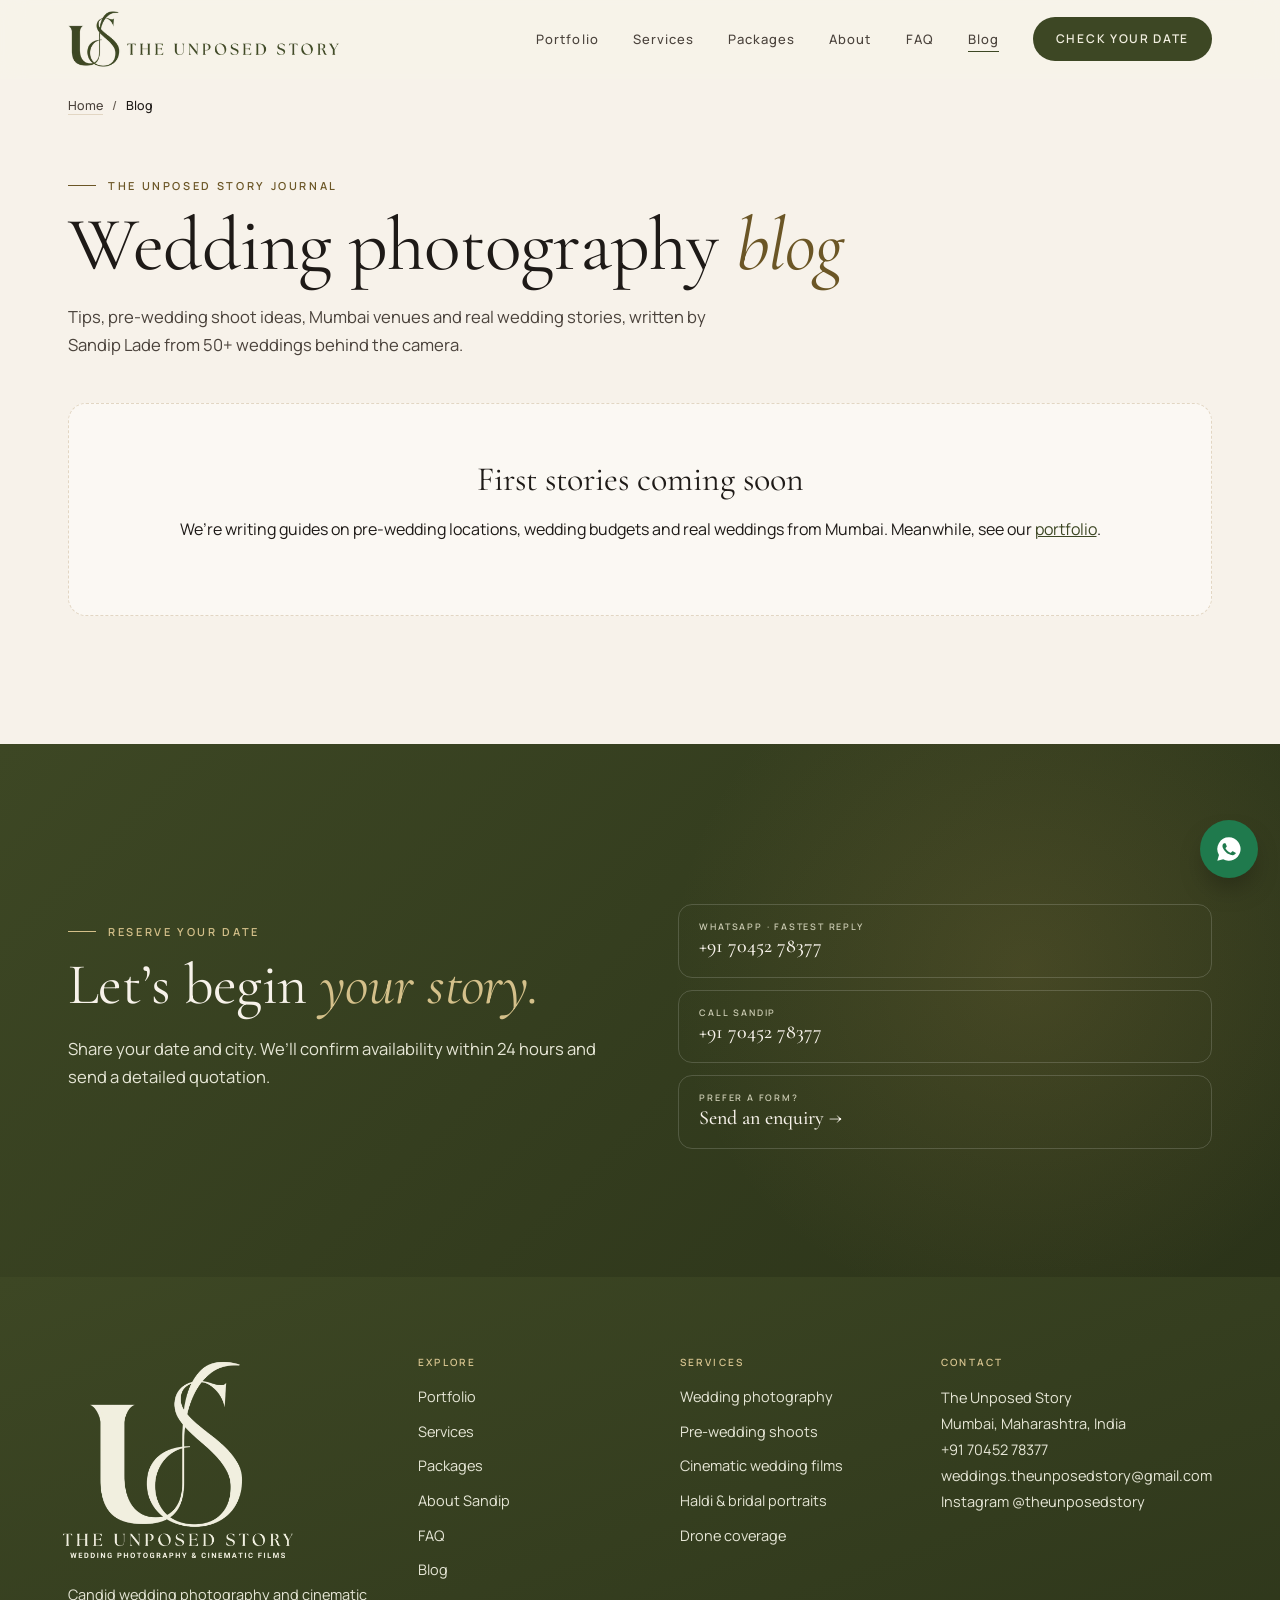
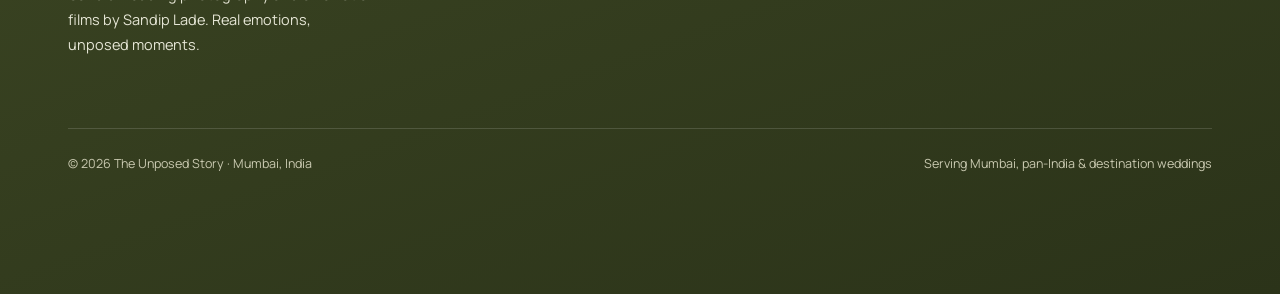
==== blog/index.html @ 3a7f2153 "Add SEO blog: Blog tab in builder publishes static posts via GitHub - quote/blog.js: editor (paste c" ====
<!doctype html>
<html lang="en-IN">
<head>
<meta charset="utf-8">
<script>if(location.hostname==='theunposedstory.github.io'){location.replace('https://portfolio.theunposedstory.workers.dev'+location.pathname.replace(/^\/portfolio/,'')+location.search+location.hash)}</script>
<meta name="viewport" content="width=device-width, initial-scale=1, viewport-fit=cover">
<title>Wedding Photography Blog: Tips, Ideas &amp; Real Weddings | The Unposed Story</title>
<meta name="description" content="Wedding photography tips, pre-wedding shoot ideas, Mumbai venues and real wedding stories from Sandip Lade of The Unposed Story.">
<link rel="canonical" href="https://portfolio.theunposedstory.workers.dev/blog/">
<meta name="robots" content="noindex, follow">
<meta name="theme-color" content="#3D4724">
<meta name="author" content="Sandip Lade">
<meta property="og:type" content="website"><meta property="og:site_name" content="The Unposed Story"><meta property="og:locale" content="en_IN">
<meta property="og:title" content="Wedding Photography Blog: Tips, Ideas &amp; Real Weddings | The Unposed Story"><meta property="og:description" content="Wedding photography tips, pre-wedding shoot ideas, Mumbai venues and real wedding stories from Sandip Lade of The Unposed Story.">
<meta property="og:url" content="https://portfolio.theunposedstory.workers.dev/blog/"><meta property="og:image" content="https://portfolio.theunposedstory.workers.dev/assets/img/hero-couple-sunset.webp">
<meta name="twitter:card" content="summary_large_image">
<link rel="alternate" type="application/rss+xml" title="The Unposed Story — Blog" href="https://portfolio.theunposedstory.workers.dev/blog/feed.xml">
<link rel="icon" href="../assets/img/favicon-48.png" sizes="48x48" type="image/png"><link rel="apple-touch-icon" href="../assets/img/apple-touch-icon.png">
<link rel="preconnect" href="https://fonts.googleapis.com"><link rel="preconnect" href="https://fonts.gstatic.com" crossorigin>
<link rel="preload" as="style" href="https://fonts.googleapis.com/css2?family=Cormorant+Garamond:ital,wght@0,400;0,500;1,400;1,500&family=Manrope:wght@400;500;600;700&display=swap" onload="this.onload=null;this.rel='stylesheet'"><noscript><link rel="stylesheet" href="https://fonts.googleapis.com/css2?family=Cormorant+Garamond:ital,wght@0,400;0,500;1,400;1,500&family=Manrope:wght@400;500;600;700&display=swap"></noscript>
<link rel="stylesheet" href="../assets/site.css?v=b8adc555">
<script>document.documentElement.classList.add('js')</script>
<script type="application/ld+json">{"@context":"https://schema.org","@graph":[{"@type":"Blog","@id":"https://portfolio.theunposedstory.workers.dev/blog/#blog","name":"The Unposed Story — Wedding Photography Blog","url":"https://portfolio.theunposedstory.workers.dev/blog/","inLanguage":"en-IN","description":"Wedding photography tips, pre-wedding shoot ideas, venues and real weddings from Mumbai by Sandip Lade.","publisher":{"@id":"https://portfolio.theunposedstory.workers.dev/#business"},"blogPost":[]},{"@type":"BreadcrumbList","itemListElement":[{"@type":"ListItem","position":1,"name":"Home","item":"https://portfolio.theunposedstory.workers.dev/"},{"@type":"ListItem","position":2,"name":"Blog","item":"https://portfolio.theunposedstory.workers.dev/blog/"}]}]}</script>
</head>
<body>
<a class="skip" href="#main">Skip to content</a>
<header class="hdr">
  <div class="wrap">
    <a class="brand" href="../" aria-label="The Unposed Story — home"><picture><source srcset="../assets/img/logo-header-sm.webp 480w, ../assets/img/logo-header.webp 966w" sizes="(max-width:720px) 215px, 275px" type="image/webp"><img class="brand-logo" src="../assets/img/logo-header.png" width="966" height="200" alt="The Unposed Story — Wedding Photography &amp; Cinematic Films"></picture></a>
    <nav class="nav" aria-label="Main">
      <a href="../#work">Portfolio</a>
      <a href="../#services">Services</a>
      <a href="../#packages">Packages</a>
      <a href="../#about">About</a>
      <a href="../#faq">FAQ</a>
      <a href="../blog/" aria-current="page">Blog</a>
      <a class="btn btn-dark" href="../#enquire">Check your date</a>
      <button class="burger" aria-label="Open menu" aria-expanded="false" aria-controls="drawer"><span></span></button>
    </nav>
  </div>
</header>
<div class="drawer" id="drawer">
  <a href="../#work">Portfolio</a><a href="../#services">Services</a><a href="../#packages">Packages</a><a href="../#about">About Sandip</a><a href="../#reviews">Reviews</a><a href="../#faq">FAQ</a><a href="../blog/">Blog</a>
  <a class="btn btn-dark" href="../#enquire">Check your date</a>
</div>

<main id="main">
<nav class="crumbs wrap" aria-label="Breadcrumb"><a href="../">Home</a> <span>/</span> <span aria-current="page">Blog</span></nav>
<section class="blog-hero">
  <div class="wrap">
    <h1><span class="eyebrow">The Unposed Story Journal</span><span class="display">Wedding photography <em>blog</em></span></h1>
    <p class="lead">Tips, pre-wedding shoot ideas, Mumbai venues and real wedding stories, written by Sandip Lade from 50+ weddings behind the camera.</p>
  </div>
</section>
<section class="sec blog-list" aria-label="All posts" style="padding-top:0">
  <div class="wrap">
    <div class="blog-empty"><h2>First stories coming soon</h2><p>We’re writing guides on pre-wedding locations, wedding budgets and real weddings from Mumbai. Meanwhile, see our <a href="../#work">portfolio</a>.</p></div>
  </div>
</section>
<section class="sec cta" id="enquire" aria-labelledby="cta-h">
  <div class="wrap cta-grid">
    <div>
      <span class="eyebrow">Reserve your date</span>
      <h2 class="h2" id="cta-h">Let’s begin <em>your story.</em></h2>
      <p class="lead" style="margin-top:18px">Share your date and city. We’ll confirm availability within 24 hours and send a detailed quotation.</p>
    </div>
    <div class="contact-list">
      <a href="https://wa.me/917045278377?text=Hello%20Sandip%2C%20I%20read%20your%20blog%20and%20would%20like%20to%20check%20availability%20for%20our%20wedding." target="_blank" rel="noopener"><span><small>WhatsApp · fastest reply</small><b>+91 70452 78377</b></span></a>
      <a href="tel:+917045278377"><span><small>Call Sandip</small><b>+91 70452 78377</b></span></a>
      <a href="../#enquire"><span><small>Prefer a form?</small><b>Send an enquiry →</b></span></a>
    </div>
  </div>
</section>
</main>

<footer class="ftr">
  <div class="wrap">
    <div class="ftr-grid">
      <div>
        <a href="../" aria-label="The Unposed Story — home"><picture><source srcset="../assets/img/logo-cream.webp" type="image/webp"><img class="ftr-logo" src="../assets/img/logo-cream.png" width="900" height="774" alt="The Unposed Story — Wedding Photography &amp; Cinematic Films logo" loading="lazy"></picture></a>
        <p style="margin-top:20px;max-width:34ch">Candid wedding photography and cinematic films by Sandip Lade. Real emotions, unposed moments.</p>
      </div>
      <div><h3 class="ftr-h">Explore</h3><ul><li><a href="../#work">Portfolio</a></li><li><a href="../#services">Services</a></li><li><a href="../#packages">Packages</a></li><li><a href="../#about">About Sandip</a></li><li><a href="../#faq">FAQ</a></li><li><a href="../blog/">Blog</a></li></ul></div>
      <div><h3 class="ftr-h">Services</h3><ul><li><a href="../wedding-photography/">Wedding photography</a></li><li><a href="../pre-wedding-shoot/">Pre-wedding shoots</a></li><li><a href="../cinematic-wedding-films/">Cinematic wedding films</a></li><li><a href="../haldi-bridal-photography/">Haldi &amp; bridal portraits</a></li><li><a href="../cinematic-wedding-films/">Drone coverage</a></li></ul></div>
      <div><h3 class="ftr-h">Contact</h3><address>The Unposed Story<br>Mumbai, Maharashtra, India<br><a href="tel:+917045278377">+91 70452 78377</a><br><a href="mailto:weddings.theunposedstory@gmail.com">weddings.theunposedstory@gmail.com</a><br><a href="https://instagram.com/theunposedstory" target="_blank" rel="noopener">Instagram @theunposedstory</a></address></div>
    </div>
    <div class="ftr-bot"><span>© <span id="yr">2026</span> The Unposed Story · Mumbai, India</span><span>Serving Mumbai, pan-India &amp; destination weddings</span></div>
  </div>
</footer>

<a class="fab" href="https://wa.me/917045278377?text=Hello%20Sandip%2C%20I%27d%20like%20to%20check%20availability%20with%20The%20Unposed%20Story." target="_blank" rel="noopener" aria-label="Chat on WhatsApp"><svg width="28" height="28" viewBox="0 0 24 24" fill="#fff" aria-hidden="true"><path d="M12 2a10 10 0 0 0-8.6 15.1L2 22l5-1.3A10 10 0 1 0 12 2Zm5.3 14.1c-.2.6-1.3 1.2-1.8 1.2-.5.1-1 .2-3.3-.7-2.8-1.1-4.5-4-4.7-4.2-.1-.2-1.1-1.5-1.1-2.8 0-1.4.7-2 1-2.3.2-.3.5-.3.7-.3h.5c.2 0 .4 0 .6.5l.8 2c.1.2.1.4 0 .5l-.4.6-.4.4c-.1.2-.3.3-.1.6.2.3.8 1.3 1.7 2.1 1.2 1 2.1 1.3 2.4 1.5.3.1.5.1.6-.1l.9-1c.2-.3.4-.2.6-.1l1.9.9c.3.1.5.2.5.3.1.2.1.6-.1 1.1Z"/></svg></a>
<nav class="mbar" aria-label="Quick contact">
  <a href="tel:+917045278377">Call</a>
  <a class="wa" href="https://wa.me/917045278377?text=Hello%20Sandip%2C%20I%27d%20like%20to%20check%20availability%20with%20The%20Unposed%20Story." target="_blank" rel="noopener">WhatsApp</a>
  <a class="go" href="../#enquire">Check date</a>
</nav>
<script>document.getElementById('yr').textContent=new Date().getFullYear();</script>
<script src="../assets/site.js?v=c652c03d" defer></script>
</body>
</html>
---- assets/site.css ----
/* The Unposed Story — Editorial Luxury design system */
:root{
  --ivory:#F7F2EA; --paper:#FBF8F3; --sand:#EFE6D8; --line:#E2D6C3;
  --ink:#1E1A17; --ink-2:#4A423B; --muted:#675D53;
  --gold:#A88B4A; --gold-d:#6B5626; --wine:#3D4724; --wine-d:#2B3319;
  --brand:'Cormorant Garamond',Georgia,serif;
  --serif:'Cormorant Garamond',Georgia,'Times New Roman',serif;
  --sans:'Manrope',system-ui,-apple-system,'Segoe UI',sans-serif;
  --wrap:1240px; --gut:clamp(20px,4vw,48px);
  --r:18px; --ease:cubic-bezier(.2,.7,.2,1);
}
*,*::before,*::after{box-sizing:border-box}
html{scroll-behavior:smooth;-webkit-text-size-adjust:100%}
body{margin:0;background:var(--ivory);color:var(--ink);font:400 16px/1.7 var(--sans);-webkit-font-smoothing:antialiased;overflow-x:hidden}
img{display:block;max-width:100%;height:auto}
a{color:inherit;text-decoration:none}
button,input,select,textarea{font:inherit;color:inherit}
:focus-visible{outline:2px solid var(--gold);outline-offset:3px;border-radius:4px}
.skip{position:absolute;left:-999px;top:8px;background:var(--ink);color:var(--ivory);padding:10px 16px;z-index:100;border-radius:8px}
.skip:focus{left:8px}
.wrap{max-width:var(--wrap);margin:0 auto;padding:0 var(--gut)}
.sr{position:absolute;width:1px;height:1px;overflow:hidden;clip:rect(0 0 0 0);white-space:nowrap}

/* Type */
.eyebrow{display:inline-flex;align-items:center;gap:12px;font:600 11px/1.4 var(--sans);letter-spacing:.24em;text-transform:uppercase;color:var(--gold-d)}
.eyebrow::before{content:"";width:28px;height:1px;background:currentColor}
.display{font-family:var(--serif);font-weight:400;line-height:1.02;letter-spacing:-.01em;margin:0}
.nw{white-space:nowrap}
.display em,.h2 em{font-style:italic;color:var(--gold-d)}
.h2{font:400 clamp(34px,4.6vw,58px)/1.08 var(--serif);letter-spacing:-.01em;margin:14px 0 0}
.lead{font-size:clamp(16px,1.3vw,18px);color:var(--ink-2);max-width:56ch}
.sec{padding:clamp(72px,10vw,140px) 0}
.sec-head{display:flex;justify-content:space-between;align-items:flex-end;gap:32px;margin-bottom:clamp(36px,5vw,64px);flex-wrap:wrap}
.sec-head .lead{margin:16px 0 0}

/* Buttons */
.btn{display:inline-flex;align-items:center;justify-content:center;gap:10px;min-height:52px;padding:0 28px;border-radius:999px;font:600 13px/1 var(--sans);letter-spacing:.14em;text-transform:uppercase;border:1px solid transparent;cursor:pointer;transition:background .3s var(--ease),color .3s var(--ease),border-color .3s,transform .3s var(--ease)}
.btn:hover{transform:translateY(-1px)}
.btn-dark{background:var(--ink);color:var(--ivory)}
.btn-dark:hover{background:var(--wine)}
.cta{background:linear-gradient(135deg,var(--wine),var(--wine-d))!important}
.btn-line{border-color:var(--ink);color:var(--ink)}
.btn-line:hover{background:var(--ink);color:var(--ivory)}
.btn-wa{background:#1F7A4D;color:#fff}
.btn-wa:hover{background:#17603C}
.link{font:600 12px/1 var(--sans);letter-spacing:.18em;text-transform:uppercase;border-bottom:1px solid var(--gold);padding-bottom:6px;white-space:nowrap}
.link:hover{color:var(--gold-d)}

/* Header */
.hdr{position:sticky;top:0;z-index:50;background:rgba(247,242,234,.88);backdrop-filter:saturate(1.4) blur(14px);-webkit-backdrop-filter:saturate(1.4) blur(14px);border-bottom:1px solid transparent;transition:border-color .3s}
.hdr.scrolled{border-bottom-color:var(--line)}
.hdr .wrap{display:flex;align-items:center;justify-content:space-between;height:78px;gap:24px}
.brand{display:flex;align-items:center;gap:12px;line-height:1;color:var(--gold)}
.brand>span{display:flex;flex-direction:column}
.brand .mark{width:46px;height:28px;flex:none}
.brand b{font:600 19px/1 var(--brand);letter-spacing:.06em;color:var(--ink)}
.brand small{font:600 9px/1 var(--sans);letter-spacing:.3em;text-transform:uppercase;color:var(--muted);margin-top:6px}
.nav{display:flex;align-items:center;gap:34px}
.nav a:not(.btn){font:500 13px/1 var(--sans);letter-spacing:.08em;color:var(--ink-2);position:relative;padding:6px 0}
.nav a:not(.btn)::after{content:"";position:absolute;left:0;bottom:0;width:100%;height:1px;background:var(--gold);transform:scaleX(0);transform-origin:left;transition:transform .35s var(--ease)}
.nav a:not(.btn):hover::after,.nav a[aria-current=page]::after{transform:scaleX(1)}
.nav .btn{min-height:44px;padding:0 22px;font-size:12px}
.burger{display:none;width:46px;height:46px;border:1px solid var(--line);border-radius:50%;background:transparent;cursor:pointer;align-items:center;justify-content:center}
.burger span,.burger span::before,.burger span::after{display:block;width:18px;height:1.5px;background:var(--ink);position:relative;transition:.3s}
.burger span::before,.burger span::after{content:"";position:absolute;left:0}
.burger span::before{top:-6px}.burger span::after{top:6px}
.menu-open .burger span{background:transparent}
.menu-open .burger span::before{top:0;transform:rotate(45deg)}
.menu-open .burger span::after{top:0;transform:rotate(-45deg)}

/* Hero */
.hero{padding:clamp(28px,4vw,56px) 0 clamp(56px,7vw,96px)}
.hero-grid{display:grid;grid-template-columns:1.05fr .95fr;gap:clamp(32px,5vw,80px);align-items:center}
.hero h1{margin:0}
.hero h1 .eyebrow{display:flex;margin-bottom:26px}
.hero h1 .display{display:block;font-size:clamp(48px,7.2vw,104px)}
.hero .lead{margin:28px 0 36px}
.cta-row{display:flex;gap:14px;flex-wrap:wrap}
.trust{display:flex;gap:28px;flex-wrap:wrap;margin-top:44px;padding-top:28px;border-top:1px solid var(--line)}
.trust div{display:flex;flex-direction:column}
.trust b{font:500 30px/1 var(--serif)}
.trust b .star{color:var(--gold);font-size:22px}
.trust span{font:600 10px/1.4 var(--sans);letter-spacing:.2em;text-transform:uppercase;color:var(--muted);margin-top:8px}
.hero-art{position:relative;justify-self:end;width:min(100%,520px)}
.arch{border-radius:999px 999px var(--r) var(--r);overflow:hidden;aspect-ratio:4/5.6;background:var(--sand)}
.arch img{width:100%;height:100%;object-fit:cover}
.hero-art .inset{position:absolute;left:-14%;bottom:8%;width:42%;border-radius:var(--r);overflow:hidden;border:6px solid var(--ivory);box-shadow:0 30px 60px -30px rgba(30,26,23,.45);aspect-ratio:3/4}
.hero-art .inset img{width:100%;height:100%;object-fit:cover}
.hero-art .seal{position:absolute;right:-18px;top:12%;width:112px;height:112px;border-radius:50%;background:var(--ink);color:var(--ivory);display:grid;place-items:center;text-align:center;font:500 italic 17px/1.15 var(--serif);padding:14px;box-shadow:0 20px 40px -20px rgba(30,26,23,.6)}
.hero-art .seal small{display:block;font:600 8px/1.3 var(--sans);font-style:normal;letter-spacing:.22em;text-transform:uppercase;color:var(--gold);margin-top:6px}

/* At a glance (answer-first block for AEO/GEO) */
.glance{background:var(--paper);border-top:1px solid var(--line);border-bottom:1px solid var(--line)}
.glance .wrap{display:grid;grid-template-columns:1.2fr 2fr;gap:clamp(28px,5vw,72px);padding-top:56px;padding-bottom:56px;align-items:start}
.glance p{margin:0;font:400 clamp(20px,2vw,26px)/1.45 var(--serif);color:var(--ink)}
.glance dl{display:grid;grid-template-columns:repeat(4,1fr);gap:24px;margin:0}
.glance dt{font:600 10px/1.4 var(--sans);letter-spacing:.2em;text-transform:uppercase;color:var(--gold-d);margin-bottom:8px}
.glance dd{margin:0;font-size:15px;color:var(--ink-2);line-height:1.55}

/* Portfolio */
.tabs{display:flex;gap:8px;flex-wrap:wrap}
.tab{border:1px solid var(--line);background:transparent;border-radius:999px;padding:11px 20px;font:600 11px/1 var(--sans);letter-spacing:.16em;text-transform:uppercase;color:var(--ink-2);cursor:pointer;transition:.25s}
.tab:hover{border-color:var(--ink)}
.tab[aria-selected=true]{background:var(--ink);border-color:var(--ink);color:var(--ivory)}
.gallery{columns:3 300px;column-gap:18px}
.g-item{break-inside:avoid;margin:0 0 18px;border-radius:14px;overflow:hidden;position:relative;cursor:zoom-in;background:var(--sand)}
.g-item img{width:100%;transition:transform 1.1s var(--ease)}
.g-item:hover img{transform:scale(1.04)}
.g-item figcaption{position:absolute;left:0;right:0;bottom:0;padding:40px 18px 16px;background:linear-gradient(transparent,rgba(20,16,14,.62));color:#fff;font:500 italic 18px/1.2 var(--serif);opacity:0;transform:translateY(8px);transition:.4s var(--ease)}
.g-item figcaption small{display:block;font:600 9px/1 var(--sans);font-style:normal;letter-spacing:.22em;text-transform:uppercase;color:#E9D3A8;margin-bottom:6px}
.g-item:hover figcaption,.g-item:focus-visible figcaption{opacity:1;transform:none}
.g-item[hidden]{display:none}
.center{text-align:center;margin-top:40px}

/* Quote */
.quote{background:linear-gradient(160deg,#1E2214,var(--wine-d));color:var(--ivory);text-align:center;position:relative;overflow:hidden}
.quote blockquote{margin:0 auto;max-width:900px;font:400 italic clamp(30px,4.2vw,54px)/1.2 var(--serif)}
.quote blockquote em{color:#D4C08A}
.quote cite{display:block;margin-top:30px;font:600 11px/1 var(--sans);font-style:normal;letter-spacing:.26em;text-transform:uppercase;color:#BFAF98}
.quote::before{content:"\201C";position:absolute;top:-60px;left:50%;transform:translateX(-50%);font:400 340px/1 var(--serif);color:rgba(255,255,255,.05)}

/* Services */
.services{display:grid;grid-template-columns:repeat(4,1fr);gap:18px}
.svc{display:flex;flex-direction:column;background:var(--paper);border:1px solid var(--line);border-radius:var(--r);overflow:hidden;transition:transform .45s var(--ease),box-shadow .45s}
.svc:hover{transform:translateY(-6px);box-shadow:0 30px 60px -36px rgba(30,26,23,.4)}
.svc .ph{aspect-ratio:4/5;overflow:hidden}
.svc .ph img{width:100%;height:100%;object-fit:cover;transition:transform 1.1s var(--ease)}
.svc:hover .ph img{transform:scale(1.05)}
.svc .tx{padding:22px 22px 26px;display:flex;flex-direction:column;flex:1}
.svc h3{font:500 25px/1.15 var(--serif);margin:0 0 8px}
.svc p{margin:0 0 18px;font-size:14.5px;color:var(--ink-2);flex:1}
.svc .link{align-self:flex-start;font-size:11px}

/* Process */
.process{background:var(--sand)}
.steps{display:grid;grid-template-columns:repeat(4,1fr);gap:0;counter-reset:s;border-top:1px solid #D8C9B2}
.step{padding:34px 28px 0 0;position:relative}
.step::before{counter-increment:s;content:"0" counter(s);display:block;font:400 italic 46px/1 var(--serif);color:var(--gold);margin-bottom:18px}
.step h3{font:500 23px/1.2 var(--serif);margin:0 0 10px}
.step p{margin:0;font-size:14.5px;color:var(--ink-2)}

/* Packages */
.pk-grid{display:grid;grid-template-columns:repeat(4,1fr);gap:18px;align-items:stretch}
.pk{background:var(--paper);border:1px solid var(--line);border-radius:var(--r);padding:32px 26px;display:flex;flex-direction:column;position:relative}
.pk.feat{background:var(--ink);color:var(--ivory);border-color:var(--ink)}
.pk .tag{position:absolute;top:-12px;left:26px;background:var(--gold);color:#fff;font:700 9px/1 var(--sans);letter-spacing:.2em;text-transform:uppercase;padding:7px 12px;border-radius:999px}
.pk h3{font:500 30px/1 var(--serif);margin:0}
.pk .for{font:600 10px/1.4 var(--sans);letter-spacing:.18em;text-transform:uppercase;color:var(--gold-d);margin:10px 0 22px}
.pk.feat .for{color:#D4C08A}
.pk .price{font:400 15px/1.3 var(--sans);color:var(--muted);padding-bottom:22px;border-bottom:1px solid var(--line);margin-bottom:22px}
.pk.feat .price{color:#BFAF98;border-color:rgba(255,255,255,.14)}
.pk .price b{display:block;font:500 34px/1.1 var(--serif);color:var(--ink);margin-top:4px}
.pk.feat .price b{color:var(--ivory)}
.pk ul{list-style:none;margin:0 0 28px;padding:0;flex:1}
.pk li{font-size:14.5px;padding:7px 0 7px 22px;position:relative;color:var(--ink-2)}
.pk.feat li{color:#E4DACB}
.pk li::before{content:"";position:absolute;left:0;top:15px;width:10px;height:1px;background:var(--gold)}
.pk .btn{width:100%;min-height:48px;font-size:11px}
.pk.feat .btn-line{border-color:var(--ivory);color:var(--ivory)}
.pk.feat .btn-line:hover{background:var(--ivory);color:var(--ink)}
.pk-note{margin-top:26px;font-size:14px;color:var(--muted);text-align:center}

/* About */
.about-grid{display:grid;grid-template-columns:.9fr 1.1fr;gap:clamp(36px,6vw,96px);align-items:center}
.portrait{position:relative}
.portrait .main{border-radius:var(--r);overflow:hidden;aspect-ratio:4/5;background:var(--sand)}
.portrait .main img{width:100%;height:100%;object-fit:cover;object-position:50% 20%}
.portrait .ph-slot{display:grid;place-items:center;height:100%;text-align:center;color:var(--muted);font:500 italic 20px/1.3 var(--serif);padding:30px;background:repeating-linear-gradient(135deg,var(--sand) 0 14px,#E9DECD 14px 28px)}
.portrait .sig{position:absolute;right:-20px;bottom:-24px;background:var(--paper);border:1px solid var(--line);border-radius:14px;padding:18px 24px;box-shadow:0 24px 50px -30px rgba(30,26,23,.5)}
.portrait .sig b{display:block;font:400 italic 30px/1 var(--serif)}
.portrait .sig small{font:600 9px/1 var(--sans);letter-spacing:.22em;text-transform:uppercase;color:var(--muted)}
.about-grid p{color:var(--ink-2);margin:0 0 18px}
.pills{display:flex;flex-wrap:wrap;gap:8px;margin:26px 0 32px}
.pills span{border:1px solid var(--line);border-radius:999px;padding:8px 14px;font:600 10px/1 var(--sans);letter-spacing:.16em;text-transform:uppercase;color:var(--ink-2)}

/* Reviews */
.reviews{background:var(--paper);border-top:1px solid var(--line)}
.rv-top{display:flex;align-items:center;gap:22px;flex-wrap:wrap}
.rating{display:flex;align-items:center;gap:16px;background:var(--ivory);border:1px solid var(--line);border-radius:999px;padding:10px 22px 10px 12px}
.rating .g{width:40px;height:40px;border-radius:50%;background:#fff;display:grid;place-items:center;font:700 18px/1 var(--sans);color:#4285F4;border:1px solid var(--line)}
.rating b{font:500 28px/1 var(--serif)}
.rating .stars{color:var(--gold);letter-spacing:2px;font-size:13px}
.rating small{display:block;font:600 9px/1.4 var(--sans);letter-spacing:.18em;text-transform:uppercase;color:var(--muted)}
.rv-track{display:grid;grid-auto-flow:column;grid-auto-columns:calc((100% - 36px)/3);gap:18px;overflow-x:auto;scroll-snap-type:x mandatory;padding-bottom:12px;scrollbar-width:none}
.rv-track::-webkit-scrollbar{display:none}
.rv-card{scroll-snap-align:start;background:var(--ivory);border:1px solid var(--line);border-radius:var(--r);padding:32px 30px;display:flex;flex-direction:column;margin:0}
.rv-card .stars{color:var(--gold);letter-spacing:3px;font-size:14px}
.rv-card blockquote{margin:18px 0 24px;font:400 21px/1.45 var(--serif);flex:1}
.rv-card figcaption{font:600 10px/1.4 var(--sans);letter-spacing:.18em;text-transform:uppercase;color:var(--muted);display:flex;justify-content:space-between;border-top:1px solid var(--line);padding-top:16px}
.rv-nav{display:flex;gap:10px}
.rv-nav button{width:48px;height:48px;border-radius:50%;border:1px solid var(--ink);background:transparent;cursor:pointer;font-size:18px;transition:.25s}
.rv-nav button:hover{background:var(--ink);color:var(--ivory)}

/* FAQ */
.faq-grid{display:grid;grid-template-columns:.8fr 1.2fr;gap:clamp(32px,6vw,96px)}
.faq details{border-bottom:1px solid var(--line)}
.faq details:first-child{border-top:1px solid var(--line)}
.faq summary{list-style:none;cursor:pointer;display:flex;justify-content:space-between;gap:24px;padding:24px 0;font:500 clamp(20px,1.8vw,24px)/1.3 var(--serif)}
.faq summary::-webkit-details-marker{display:none}
.faq summary::after{content:"+";font:300 28px/1 var(--sans);color:var(--gold-d);transition:transform .3s}
.faq details[open] summary::after{transform:rotate(45deg)}
.faq details p{margin:0 0 24px;color:var(--ink-2);max-width:62ch}

/* CTA / Enquiry */
.cta{background:var(--wine);color:var(--ivory);position:relative;overflow:hidden}
.cta::after{content:"";position:absolute;right:-10%;top:-30%;width:60%;aspect-ratio:1;border-radius:50%;background:radial-gradient(circle,rgba(168,139,74,.18),transparent 65%)}
.cta-grid{display:grid;grid-template-columns:1fr 1fr;gap:clamp(36px,6vw,96px);align-items:center;position:relative;z-index:1}
.cta .eyebrow{color:#D4C08A}
.cta .h2 em{color:#D4C08A}
.cta .lead{color:#E6E6D6}
.contact-list{display:grid;gap:12px;margin-top:32px}
.contact-list a{display:flex;align-items:center;gap:16px;padding:16px 20px;border:1px solid rgba(255,255,255,.16);border-radius:14px;transition:.25s}
.contact-list a:hover{background:rgba(255,255,255,.06);border-color:rgba(255,255,255,.3)}
.contact-list svg{flex:none}
.contact-list small{display:block;font:600 9px/1.4 var(--sans);letter-spacing:.2em;text-transform:uppercase;color:#C9C9B0}
.contact-list b{font:500 20px/1.2 var(--serif)}
.form{background:var(--paper);color:var(--ink);border-radius:22px;padding:clamp(26px,3.5vw,40px);display:grid;grid-template-columns:1fr 1fr;gap:16px}
.form h3{grid-column:1/-1;margin:0 0 4px;font:500 30px/1.1 var(--serif)}
.form .full{grid-column:1/-1}
.form label{display:block;font:600 10px/1 var(--sans);letter-spacing:.18em;text-transform:uppercase;color:var(--muted);margin-bottom:8px}
.form input,.form select,.form textarea{width:100%;border:1px solid var(--line);background:#fff;border-radius:12px;padding:14px 16px;font-size:16px;min-height:52px;transition:border-color .2s,box-shadow .2s}
.form textarea{min-height:110px;resize:vertical}
.form input:focus,.form select:focus,.form textarea:focus{outline:none;border-color:var(--gold);box-shadow:0 0 0 4px rgba(168,139,74,.15)}
.form .btn{grid-column:1/-1;width:100%}
.form .fine{grid-column:1/-1;margin:0;font-size:12.5px;color:var(--muted);text-align:center}
.form-done{grid-column:1/-1;text-align:center;padding:20px 0}
.form-done h3{margin-bottom:10px}

/* Footer */
.ftr{background:var(--ink);color:#CFC4B6;padding:80px 0 120px;font-size:14.5px}
.ftr-grid{display:grid;grid-template-columns:1.4fr 1fr 1fr 1.2fr;gap:40px}
.ftr .brand b{color:var(--ivory)}
.ftr h4,.ftr .ftr-h{font:600 10px/1 var(--sans);letter-spacing:.22em;text-transform:uppercase;color:var(--gold);margin:0 0 18px}
.ftr ul{list-style:none;margin:0;padding:0;display:grid;gap:10px}
.ftr a:hover{color:var(--ivory)}
.ftr address{font-style:normal;line-height:1.8}
.ftr-bot{margin-top:56px;padding-top:24px;border-top:1px solid rgba(255,255,255,.1);display:flex;justify-content:space-between;gap:16px;flex-wrap:wrap;font-size:12.5px;color:#8F857A}

/* Floating & mobile bar */
.fab{position:fixed;right:22px;bottom:22px;z-index:40;width:58px;height:58px;border-radius:50%;background:#1F7A4D;display:grid;place-items:center;box-shadow:0 14px 30px -10px rgba(0,0,0,.45);transition:transform .3s var(--ease)}
.fab:hover{transform:scale(1.06)}
.mbar{display:none}

/* Lightbox */
.lb{position:fixed;inset:0;z-index:90;background:rgba(18,14,12,.94);display:none;align-items:center;justify-content:center;padding:4vh 4vw}
.lb.open{display:flex}
.lb img{max-height:88vh;max-width:100%;width:auto;border-radius:8px}
.lb button{position:absolute;background:rgba(255,255,255,.1);border:1px solid rgba(255,255,255,.2);color:#fff;width:52px;height:52px;border-radius:50%;cursor:pointer;font-size:20px}
.lb .x{top:20px;right:20px}.lb .pv{left:20px;top:50%}.lb .nx{right:20px;top:50%}
.lb p{position:absolute;bottom:18px;left:0;right:0;text-align:center;color:#D8CDBE;font:italic 18px var(--serif);margin:0}

/* Reveal */
.js .rv-in{opacity:0;transform:translateY(10px);transition:opacity .45s var(--ease),transform .45s var(--ease)}
.rv-in.on{opacity:1;transform:none}

/* ---------- Tablet ---------- */
@media (max-width:1080px){
  .nav a:not(.btn){display:none}
  .nav{gap:12px}
  .burger{display:flex}
  .hero-grid{grid-template-columns:1fr 1fr;gap:36px}
  .hero-art .seal{width:94px;height:94px;font-size:14px;right:-8px}
  .glance .wrap{grid-template-columns:1fr}
  .glance dl{grid-template-columns:repeat(2,1fr)}
  .services,.pk-grid{grid-template-columns:repeat(2,1fr)}
  .pk-grid{row-gap:30px}
  .steps{grid-template-columns:repeat(2,1fr);row-gap:40px}
  .rv-track{grid-auto-columns:calc((100% - 18px)/2)}
  .ftr-grid{grid-template-columns:1fr 1fr}
  .cta-grid{grid-template-columns:1fr}
}
/* Mobile drawer */
.drawer{position:fixed;inset:78px 0 0 0;background:var(--ivory);z-index:49;padding:28px var(--gut) 120px;display:flex;flex-direction:column;gap:4px;transform:translateY(-8px);opacity:0;visibility:hidden;transition:.35s var(--ease);overflow-y:auto}
.menu-open .drawer{opacity:1;visibility:visible;transform:none}
.drawer a{font:400 34px/1.25 var(--serif);padding:10px 0;border-bottom:1px solid var(--line)}
.drawer .btn{margin-top:26px;font-size:13px}
.menu-open{overflow:hidden}

/* ---------- Mobile ---------- */
@media (max-width:720px){
  body{font-size:15.5px}
  .hdr .wrap{height:68px}
  .drawer{inset:68px 0 0 0}
  .brand b{font-size:16px}
  .brand .mark{width:38px;height:24px}
  .brand small{font-size:8px;letter-spacing:.24em}
  .nav .btn{display:none}
  .hero{padding-top:12px}
  .hero-grid{grid-template-columns:1fr;gap:28px}
  .hero-art{order:-1;justify-self:center;width:100%}
  .arch{aspect-ratio:4/4.6}
  .hero-art .inset{left:auto;right:4%;bottom:-8%;width:34%;border-width:4px}
  .hero-art .seal{left:4%;right:auto;top:auto;bottom:-6%;width:86px;height:86px;font-size:13px}
  .hero h1 .eyebrow{margin:20px 0 18px}
  .cta-row .btn{flex:1 1 100%}
  .trust{gap:20px;justify-content:space-between}
  .trust b{font-size:26px}
  .glance dl{grid-template-columns:1fr 1fr;gap:20px}
  .gallery{columns:2 140px;column-gap:10px}
  .g-item{margin-bottom:10px;border-radius:10px}
  .g-item figcaption{display:none}
  .tabs{flex-wrap:nowrap;overflow-x:auto;margin:0 calc(var(--gut)*-1);padding:0 var(--gut);scrollbar-width:none}
  .tabs::-webkit-scrollbar{display:none}
  .tab{flex:none}
  .services{grid-template-columns:1fr 1fr;gap:12px}
  .svc .tx{padding:16px}
  .svc h3{font-size:20px}
  .svc p{display:none}
  .steps{grid-template-columns:1fr;row-gap:8px}
  .step{padding:26px 0 20px;border-bottom:1px solid #D8C9B2}
  .pk-grid{grid-auto-flow:column;grid-template-columns:none;grid-auto-columns:84%;overflow-x:auto;scroll-snap-type:x mandatory;margin:0 calc(var(--gut)*-1);padding:16px var(--gut) 8px;gap:14px;scrollbar-width:none}
  .pk-grid::-webkit-scrollbar{display:none}
  .pk{scroll-snap-align:center}
  .about-grid{grid-template-columns:1fr}
  .portrait .sig{right:12px}
  .rv-track{grid-auto-columns:88%}
  .faq-grid{grid-template-columns:1fr}
  .form{grid-template-columns:1fr}
  .ftr-grid{grid-template-columns:1fr}
  .ftr{padding-bottom:140px}
  .fab{display:none}
  .mbar{display:grid;grid-template-columns:1fr 1fr 1.4fr;position:fixed;left:0;right:0;bottom:0;z-index:45;background:rgba(251,248,243,.96);backdrop-filter:blur(12px);border-top:1px solid var(--line);padding:10px 12px calc(10px + env(safe-area-inset-bottom));gap:8px}
  .mbar a{display:flex;align-items:center;justify-content:center;gap:8px;min-height:48px;border-radius:999px;font:700 11px/1 var(--sans);letter-spacing:.12em;text-transform:uppercase;border:1px solid var(--line)}
  .mbar a.wa{background:#1F7A4D;color:#fff;border-color:#1F7A4D}
  .mbar a.go{background:var(--ink);color:var(--ivory);border-color:var(--ink)}
}
@media (prefers-reduced-motion:reduce){
  *{animation:none!important;transition:none!important;scroll-behavior:auto!important}
  .rv-in{opacity:1;transform:none}
}
.cta-grid>*,.hero-grid>*,.about-grid>*,.faq-grid>*{min-width:0}
.contact-list b{overflow-wrap:anywhere}
@media (max-width:720px){.link{white-space:normal;line-height:1.6}.contact-list b{font-size:17px}}
.faq details{overflow:hidden}
.faq summary::after{flex:none;width:20px;text-align:center}
.drawer a.btn{font:600 13px/1 var(--sans);letter-spacing:.14em;padding:0 28px;border-bottom:0;color:var(--ivory)}

.pk-hint{display:none;text-align:center;font:600 11px/1 var(--sans);letter-spacing:.18em;text-transform:uppercase;color:var(--muted);margin:14px 0 0}
/* ===== QA pass: touch targets, readability, calmer mobile ===== */
.tab{min-height:44px}
.brand{min-height:44px}
.ftr{background:linear-gradient(160deg,#3D4724,#2B3319);color:#E6E6D6}
.ftr h4{color:#D6C38F}
.ftr .ftr-bot{color:#C9C9B0;border-color:rgba(255,255,255,.14)}
.ftr .brand b{color:#F1EEDF}
.ftr p{color:#E6E6D6}
@media (max-width:720px){
  .brand small{display:none}
  .brand .mark{width:40px;height:25px}
  .brand b{font-size:17px}
  /* hero: one clean photo, no stacked badges */
  .hero-art .inset,.hero-art .seal{display:none}
  .arch{aspect-ratio:1/1.05;border-radius:200px 200px 16px 16px}
  .hero h1 .display{font-size:44px}
  .hero .lead{margin:18px 0 24px}
  .cta-row{display:grid;grid-template-columns:1fr 1fr;gap:10px}
  .cta-row .btn{padding:0 12px;font-size:11.5px}
  .trust{display:grid;grid-template-columns:repeat(3,1fr);gap:8px;margin-top:30px;padding-top:22px}
  .trust b{font-size:22px}
  .trust span{font-size:10px;letter-spacing:.12em}
  .eyebrow{font-size:11px;letter-spacing:.2em}
  .glance .wrap{padding-top:40px;padding-bottom:40px}
  .glance dt{font-size:11px}
  .sec{padding:64px 0}
  .h2{font-size:34px}
  /* process: compact rows */
  .step{display:grid;grid-template-columns:52px 1fr;column-gap:6px;padding:20px 0}
  .step::before{grid-row:span 2;font-size:34px;margin:0}
  .step h3{font-size:21px;margin-bottom:4px}
  .pk-hint{display:block}
  .rv-nav{display:none}
  .rv-card{padding:26px 22px}
  .rv-card blockquote{font-size:19px}
  .rating small,.contact-list small,.form label,.pills span,.pk .for,.ftr h4{font-size:11px}
  .ftr-grid{grid-template-columns:1fr 1fr;gap:32px 20px}
  .ftr-grid>div:first-child,.ftr-grid>div:last-child{grid-column:1/-1}
  .ftr ul{gap:0}
  .ftr ul a,.ftr address a{display:inline-block;padding:8px 0}
  .portrait .sig{padding:14px 18px}
  .portrait .sig b{font-size:24px}
  .mbar a{font-size:12px}
}
@media (max-width:1080px){.ftr ul{gap:0}.ftr ul a,.ftr address a{display:inline-block;padding:9px 0}.link{padding-top:12px}}
@media (max-width:720px){.trust span,.rating .stars,.pk .tag,.g-item figcaption small{font-size:11px}.trust span{letter-spacing:.08em}}
.portrait .main.nophoto{background:linear-gradient(160deg,#2A211E,#2B3319);display:grid;place-items:center}
.portrait .main.nophoto::before{content:"SL";font:500 120px/1 var(--brand);color:#D4C08A;opacity:.85}
/* Real logo */
.brand-logo{height:46px;width:auto;display:block}
.ftr-logo{width:240px;max-width:100%;height:auto;margin:0 0 8px -10px;display:block}
@media (max-width:720px){.brand-logo{height:38px}.ftr-logo{width:220px;margin-left:-6px}}
/* Ivory header so the olive logo shows exactly as designed (Nov 2026 rebrand) */
.hdr{background:rgba(247,243,234,.96);backdrop-filter:saturate(1.3) blur(12px);-webkit-backdrop-filter:saturate(1.3) blur(12px);border-bottom:1px solid transparent}
.hdr.scrolled{border-bottom-color:var(--line);box-shadow:0 10px 30px -22px rgba(30,36,18,.45)}
.hdr .nav a:not(.btn){color:var(--ink-2)}
.hdr .nav a:not(.btn)::after{background:#3D4724}
.hdr .nav .btn-dark{background:#3D4724;color:#F1EEDF}
.hdr .nav .btn-dark:hover{background:#2B3319}
.brand-logo{height:56px}
@media (max-width:720px){.brand-logo{height:44px}}
/* Sandip's studio portrait: dark frame to match the photo's lighting */
.portrait .main{background:#141414}
.portrait .main picture{display:block;height:100%}
.portrait .main img{object-position:50% 18%}
/* WhatsApp enquiry confirmation */
.form-done{display:flex;flex-direction:column;align-items:center;gap:6px}
.form-done .done-ic{width:56px;height:56px;border-radius:50%;background:#1F7A4D;color:#fff;display:grid;place-items:center;font-size:26px;margin-bottom:8px}
.form-done p{color:var(--ink-2);max-width:40ch;margin:0 0 14px}
.form-done .btn{width:auto;padding:0 26px}
.form-done .fine a{color:var(--ink);text-decoration:underline}
.form-done .fine a{white-space:nowrap}
.hp{position:absolute!important;left:-9999px!important;width:1px;height:1px;overflow:hidden}
/* Service pages */
.crumbs{padding-top:18px;font:500 12.5px var(--sans);color:var(--muted)}
.crumbs a{color:var(--ink-2);border-bottom:1px solid var(--line)}.crumbs a:hover{color:var(--wine)}
.crumbs span{margin:0 6px}.crumbs [aria-current]{margin:0;color:var(--ink)}
.incl{display:grid;grid-template-columns:repeat(3,1fr);gap:16px}
.incl-card{background:var(--paper);border:1px solid var(--line);border-radius:var(--r);padding:24px 22px;border-top:3px solid var(--wine)}
.incl-card h3{font:500 23px/1.2 var(--serif);margin:0 0 8px}
.incl-card p{margin:0;font-size:14.5px;color:var(--ink-2)}
.rel{display:grid;grid-template-columns:repeat(3,1fr);gap:14px}
.rel-card{display:flex;flex-direction:column;gap:6px;background:var(--paper);border:1px solid var(--line);border-radius:var(--r);padding:22px;transition:transform .35s var(--ease),box-shadow .35s}
.rel-card:hover{transform:translateY(-4px);box-shadow:0 24px 50px -34px rgba(30,36,18,.45)}
.rel-card b{font:500 24px/1.15 var(--serif)}.rel-card span{font-size:13.5px;color:var(--muted)}
.rel-card b::after{content:" →";color:var(--gold-d)}
.cta .contact-list a{align-items:center}
@media (max-width:1080px){.incl{grid-template-columns:1fr 1fr}.rel{grid-template-columns:1fr}}
@media (max-width:720px){.incl{grid-template-columns:1fr;gap:10px}.incl-card{padding:18px}.incl-card h3{font-size:20px}.crumbs{padding-top:12px}}

/* Accessibility: AA contrast for tags; gallery photos open via a real button */
.pk .tag{background:var(--wine);color:#fff}
.g-open{position:absolute;inset:0;z-index:1;background:transparent;border:0;padding:0;cursor:zoom-in;border-radius:inherit}
.g-open:focus-visible{outline:3px solid var(--wine);outline-offset:-3px}
.g-item figcaption{pointer-events:none}

.ftr .ftr-h{color:#D6C38F}
@media (max-width:720px){.ftr .ftr-h{font-size:11px}}

/* Blog */
.blog-hero{padding:clamp(28px,5vw,64px) 0 clamp(24px,4vw,44px)}
.blog-hero h1{margin:0}.blog-hero .eyebrow{display:flex;margin-bottom:14px}
.blog-hero .display{display:block;font-size:clamp(42px,6vw,76px)}
.blog-hero .lead{max-width:640px;margin:18px 0 0}
.bchips{display:flex;gap:8px;flex-wrap:wrap;margin-top:26px}
.bchip{min-height:44px;padding:0 18px;border:1px solid var(--line);background:var(--paper);border-radius:999px;font:600 13px var(--sans);cursor:pointer;color:var(--ink-2)}
.bchip:hover{border-color:var(--gold)}.bchip.on{background:var(--wine);border-color:var(--wine);color:var(--ivory)}
.bgrid{display:grid;grid-template-columns:repeat(3,1fr);gap:clamp(16px,2.4vw,28px)}
.bcard{display:flex;flex-direction:column;background:var(--paper);border:1px solid var(--line);border-radius:var(--r);overflow:hidden;transition:transform .35s var(--ease),box-shadow .35s}
.bcard:hover{transform:translateY(-4px);box-shadow:0 24px 50px -34px rgba(30,36,18,.45)}
.bcard[hidden]{display:none}
.bcard-ph{display:block;aspect-ratio:3/2;overflow:hidden;background:var(--sand)}
.bcard-ph img{width:100%;height:100%;object-fit:cover;transition:transform .8s var(--ease)}
.bcard:hover .bcard-ph img{transform:scale(1.04)}
.bcard-tx{padding:20px 22px 22px;display:flex;flex-direction:column;gap:8px;flex:1}
.bcard-cat{font:600 10.5px/1.3 var(--sans);letter-spacing:.2em;text-transform:uppercase;color:var(--gold-d)}
.bcard h2,.bcard h3{margin:0;font:500 25px/1.18 var(--serif)}
.bcard h2 a:hover,.bcard h3 a:hover{color:var(--wine)}
.bcard p{margin:0;color:var(--ink-2);font-size:15px}
.bcard small{margin-top:auto;padding-top:6px;color:var(--muted);font-size:12.5px}
.bcard-lg{grid-column:1/-1;display:grid;grid-template-columns:1.25fr 1fr}
.bcard-lg .bcard-ph{aspect-ratio:4/3}
.bcard-lg .bcard-tx{padding:clamp(24px,3.5vw,48px);justify-content:center}
.bcard-lg h2{font-size:clamp(30px,3.4vw,44px)}
.blog-empty{text-align:center;padding:56px 20px;border:1px dashed var(--line);border-radius:var(--r);background:var(--paper)}
.blog-empty h2{font:400 34px/1.15 var(--serif);margin:0 0 10px}.blog-empty a{color:var(--wine);text-decoration:underline}
.post-hd{max-width:860px;padding-top:clamp(26px,4vw,48px);text-align:center}
.post-hd .eyebrow{justify-content:center}.post-hd .eyebrow::before{display:none}
.post-title{font:400 clamp(38px,5.4vw,66px)/1.06 var(--serif);letter-spacing:-.01em;margin:14px 0 0}
.post-dek{font-size:clamp(17px,1.6vw,19px);color:var(--ink-2);max-width:680px;margin:18px auto 0}
.byline{display:inline-flex;align-items:center;gap:12px;margin-top:26px;text-align:left}
.byline img{width:48px;height:48px;border-radius:50%;object-fit:cover}
.byline b{display:block;font-size:14.5px}.byline b a{border-bottom:1px solid var(--gold)}
.byline span{font-size:13px;color:var(--muted)}
.post-cover{max-width:1000px;margin-top:clamp(24px,4vw,40px)}
.post-cover img{width:100%;max-height:640px;object-fit:cover;border-radius:var(--r)}
.post-body{max-width:760px;margin:0 auto;padding:clamp(28px,4vw,48px) var(--gut) 0}
.post-answer{background:var(--paper);border:1px solid var(--line);border-left:4px solid var(--wine);border-radius:12px;padding:18px 22px;margin-bottom:28px}
.post-answer b{display:block;font:600 11px/1.3 var(--sans);letter-spacing:.2em;text-transform:uppercase;color:var(--gold-d);margin-bottom:6px}
.post-answer p{margin:0;font-size:17px;line-height:1.65}
.post-toc{border:1px solid var(--line);border-radius:12px;padding:16px 22px;margin-bottom:30px}
.post-toc b{font:600 11px/1.3 var(--sans);letter-spacing:.2em;text-transform:uppercase;color:var(--muted)}
.post-toc ol{margin:10px 0 0;padding-left:20px}.post-toc li{margin:5px 0}
.post-toc a{color:var(--ink-2);border-bottom:1px solid var(--line)}.post-toc a:hover{color:var(--wine)}
.prose{font-size:18px;line-height:1.8;color:var(--ink)}
.prose>*:first-child{margin-top:0}
.prose p{margin:0 0 1.15em}
.prose h2{font:400 clamp(30px,3.4vw,40px)/1.15 var(--serif);margin:1.6em 0 .5em;scroll-margin-top:96px}
.prose h3{font:500 clamp(23px,2.4vw,27px)/1.25 var(--serif);margin:1.4em 0 .4em}
.prose a{color:var(--wine);text-decoration:underline;text-underline-offset:3px;text-decoration-thickness:1px}
.prose a:hover{color:var(--gold-d)}
.prose ul,.prose ol{padding-left:1.3em;margin:0 0 1.2em}.prose li{margin:.35em 0}
.prose blockquote{margin:1.6em 0;padding:4px 0 4px 22px;border-left:3px solid var(--gold);font:italic 400 clamp(22px,2.4vw,27px)/1.45 var(--serif);color:var(--ink-2)}
.prose figure{margin:2em 0}.prose figure img{width:100%;border-radius:12px}
.prose figcaption{font-size:13.5px;color:var(--muted);margin-top:8px;text-align:center}
.prose img{border-radius:12px;margin:1.4em 0}.prose figure img{margin:0}
.post-faq{margin-top:44px}.post-faq h2{font:400 clamp(28px,3vw,36px)/1.15 var(--serif);margin:0 0 14px}
.author-box{display:flex;gap:18px;align-items:flex-start;margin-top:44px;padding:24px;background:var(--paper);border:1px solid var(--line);border-radius:var(--r)}
.author-box img{width:84px;height:84px;border-radius:50%;object-fit:cover;flex:none}
.author-box p{margin:8px 0 0;font-size:15px;color:var(--ink-2)}
.author-links a{color:var(--wine);text-decoration:underline}
.blog-more{padding-top:clamp(48px,6vw,80px)}
@media (max-width:1080px){.bgrid{grid-template-columns:1fr 1fr}.bcard-lg{grid-template-columns:1fr}.bcard-lg .bcard-ph{min-height:0;aspect-ratio:16/10}}
@media (max-width:720px){
  .bgrid{grid-template-columns:1fr;gap:16px}.bcard-tx{padding:16px 18px 18px}.bcard h2,.bcard h3{font-size:23px}
  .post-hd{text-align:left}.post-hd .eyebrow{justify-content:flex-start}.post-dek{margin-left:0}
  .post-cover{padding:0}.post-cover img{border-radius:0;max-height:75vh}
  .prose{font-size:17px}.post-answer{padding:16px 18px}.author-box{flex-direction:column;padding:20px}
  .bchips{flex-wrap:nowrap;overflow-x:auto;margin-right:calc(var(--gut)*-1);padding-right:var(--gut);scrollbar-width:none}.bchip{flex:none}
}
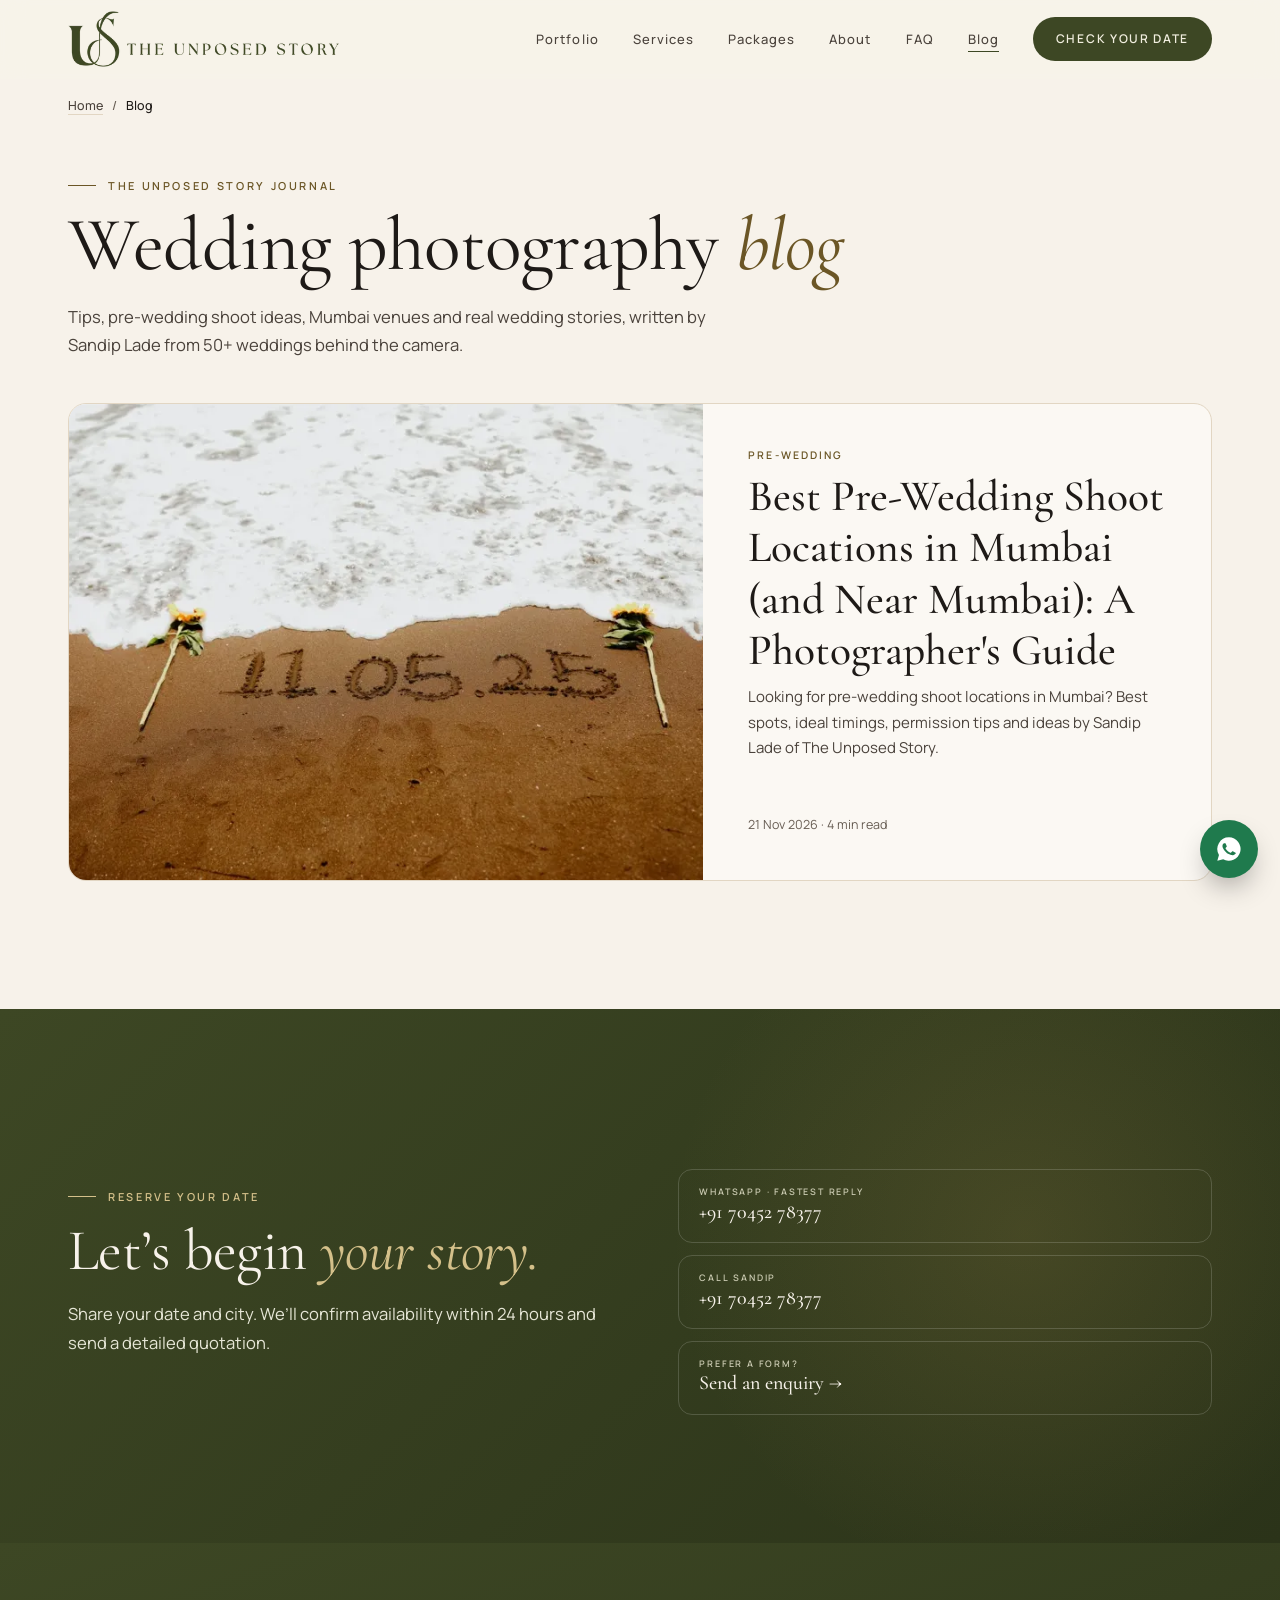
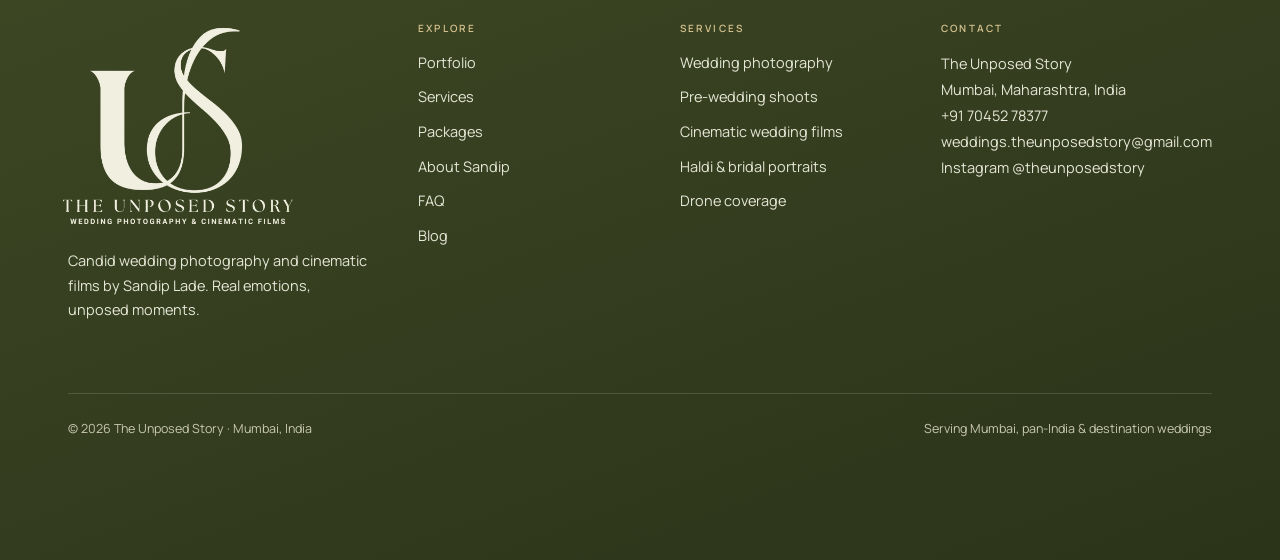
==== commit ed55c26a: "Blog: publish "Best Pre-Wedding Shoot Locations in Mumbai (and Near Mumbai): A Photographer's G"" ====
--- a/blog/index.html
+++ b/blog/index.html
@@ -7,12 +7,12 @@
 <title>Wedding Photography Blog: Tips, Ideas &amp; Real Weddings | The Unposed Story</title>
 <meta name="description" content="Wedding photography tips, pre-wedding shoot ideas, Mumbai venues and real wedding stories from Sandip Lade of The Unposed Story.">
 <link rel="canonical" href="https://portfolio.theunposedstory.workers.dev/blog/">
-<meta name="robots" content="noindex, follow">
+<meta name="robots" content="index, follow, max-image-preview:large, max-snippet:-1">
 <meta name="theme-color" content="#3D4724">
 <meta name="author" content="Sandip Lade">
 <meta property="og:type" content="website"><meta property="og:site_name" content="The Unposed Story"><meta property="og:locale" content="en_IN">
 <meta property="og:title" content="Wedding Photography Blog: Tips, Ideas &amp; Real Weddings | The Unposed Story"><meta property="og:description" content="Wedding photography tips, pre-wedding shoot ideas, Mumbai venues and real wedding stories from Sandip Lade of The Unposed Story.">
-<meta property="og:url" content="https://portfolio.theunposedstory.workers.dev/blog/"><meta property="og:image" content="https://portfolio.theunposedstory.workers.dev/assets/img/hero-couple-sunset.webp">
+<meta property="og:url" content="https://portfolio.theunposedstory.workers.dev/blog/"><meta property="og:image" content="https://portfolio.theunposedstory.workers.dev/assets/blog/best-pre-wedding-shoot-locations-in-mumbai-and-near-mumbai-a-fwi2.webp">
 <meta name="twitter:card" content="summary_large_image">
 <link rel="alternate" type="application/rss+xml" title="The Unposed Story — Blog" href="https://portfolio.theunposedstory.workers.dev/blog/feed.xml">
 <link rel="icon" href="../assets/img/favicon-48.png" sizes="48x48" type="image/png"><link rel="apple-touch-icon" href="../assets/img/apple-touch-icon.png">
@@ -20,7 +20,7 @@
 <link rel="preload" as="style" href="https://fonts.googleapis.com/css2?family=Cormorant+Garamond:ital,wght@0,400;0,500;1,400;1,500&family=Manrope:wght@400;500;600;700&display=swap" onload="this.onload=null;this.rel='stylesheet'"><noscript><link rel="stylesheet" href="https://fonts.googleapis.com/css2?family=Cormorant+Garamond:ital,wght@0,400;0,500;1,400;1,500&family=Manrope:wght@400;500;600;700&display=swap"></noscript>
 <link rel="stylesheet" href="../assets/site.css?v=b8adc555">
 <script>document.documentElement.classList.add('js')</script>
-<script type="application/ld+json">{"@context":"https://schema.org","@graph":[{"@type":"Blog","@id":"https://portfolio.theunposedstory.workers.dev/blog/#blog","name":"The Unposed Story — Wedding Photography Blog","url":"https://portfolio.theunposedstory.workers.dev/blog/","inLanguage":"en-IN","description":"Wedding photography tips, pre-wedding shoot ideas, venues and real weddings from Mumbai by Sandip Lade.","publisher":{"@id":"https://portfolio.theunposedstory.workers.dev/#business"},"blogPost":[]},{"@type":"BreadcrumbList","itemListElement":[{"@type":"ListItem","position":1,"name":"Home","item":"https://portfolio.theunposedstory.workers.dev/"},{"@type":"ListItem","position":2,"name":"Blog","item":"https://portfolio.theunposedstory.workers.dev/blog/"}]}]}</script>
+<script type="application/ld+json">{"@context":"https://schema.org","@graph":[{"@type":"Blog","@id":"https://portfolio.theunposedstory.workers.dev/blog/#blog","name":"The Unposed Story — Wedding Photography Blog","url":"https://portfolio.theunposedstory.workers.dev/blog/","inLanguage":"en-IN","description":"Wedding photography tips, pre-wedding shoot ideas, venues and real weddings from Mumbai by Sandip Lade.","publisher":{"@id":"https://portfolio.theunposedstory.workers.dev/#business"},"blogPost":[{"@type":"BlogPosting","headline":"Best Pre-Wedding Shoot Locations in Mumbai (and Near Mumbai): A Photographer's Guide","url":"https://portfolio.theunposedstory.workers.dev/blog/best-pre-wedding-shoot-locations-in-mumbai-and-near-mumbai-a-photographer-s-guid/","datePublished":"2026-11-21T11:37:10.356Z","image":"https://portfolio.theunposedstory.workers.dev/assets/blog/best-pre-wedding-shoot-locations-in-mumbai-and-near-mumbai-a-fwi2.webp"}]},{"@type":"BreadcrumbList","itemListElement":[{"@type":"ListItem","position":1,"name":"Home","item":"https://portfolio.theunposedstory.workers.dev/"},{"@type":"ListItem","position":2,"name":"Blog","item":"https://portfolio.theunposedstory.workers.dev/blog/"}]}]}</script>
 </head>
 <body>
 <a class="skip" href="#main">Skip to content</a>
@@ -54,7 +54,7 @@
 </section>
 <section class="sec blog-list" aria-label="All posts" style="padding-top:0">
   <div class="wrap">
-    <div class="blog-empty"><h2>First stories coming soon</h2><p>We’re writing guides on pre-wedding locations, wedding budgets and real weddings from Mumbai. Meanwhile, see our <a href="../#work">portfolio</a>.</p></div>
+    <div class="bgrid"><article class="bcard bcard-lg" data-cat="pre-wedding"><a class="bcard-ph" href="../blog/best-pre-wedding-shoot-locations-in-mumbai-and-near-mumbai-a-photographer-s-guid/" tabindex="-1" aria-hidden="true"><img src="../assets/blog/best-pre-wedding-shoot-locations-in-mumbai-and-near-mumbai-a-fwi2-sm.webp" width="1600" height="1066" alt="" loading="lazy" decoding="async"></a><div class="bcard-tx"><span class="bcard-cat">Pre-Wedding</span><h2><a href="../blog/best-pre-wedding-shoot-locations-in-mumbai-and-near-mumbai-a-photographer-s-guid/">Best Pre-Wedding Shoot Locations in Mumbai (and Near Mumbai): A Photographer&#39;s Guide</a></h2><p>Looking for pre-wedding shoot locations in Mumbai? Best spots, ideal timings, permission tips and ideas by Sandip Lade of The Unposed Story.</p><small><time datetime="2026-11-21">21 Nov 2026</time> · 4 min read</small></div></article></div>
   </div>
 </section>
 <section class="sec cta" id="enquire" aria-labelledby="cta-h">
@@ -95,6 +95,6 @@
   <a class="go" href="../#enquire">Check date</a>
 </nav>
 <script>document.getElementById('yr').textContent=new Date().getFullYear();</script>
-<script src="../assets/site.js?v=c652c03d" defer></script>
+<script src="../assets/site.js?v=d95d41fa" defer></script>
 </body>
 </html>
